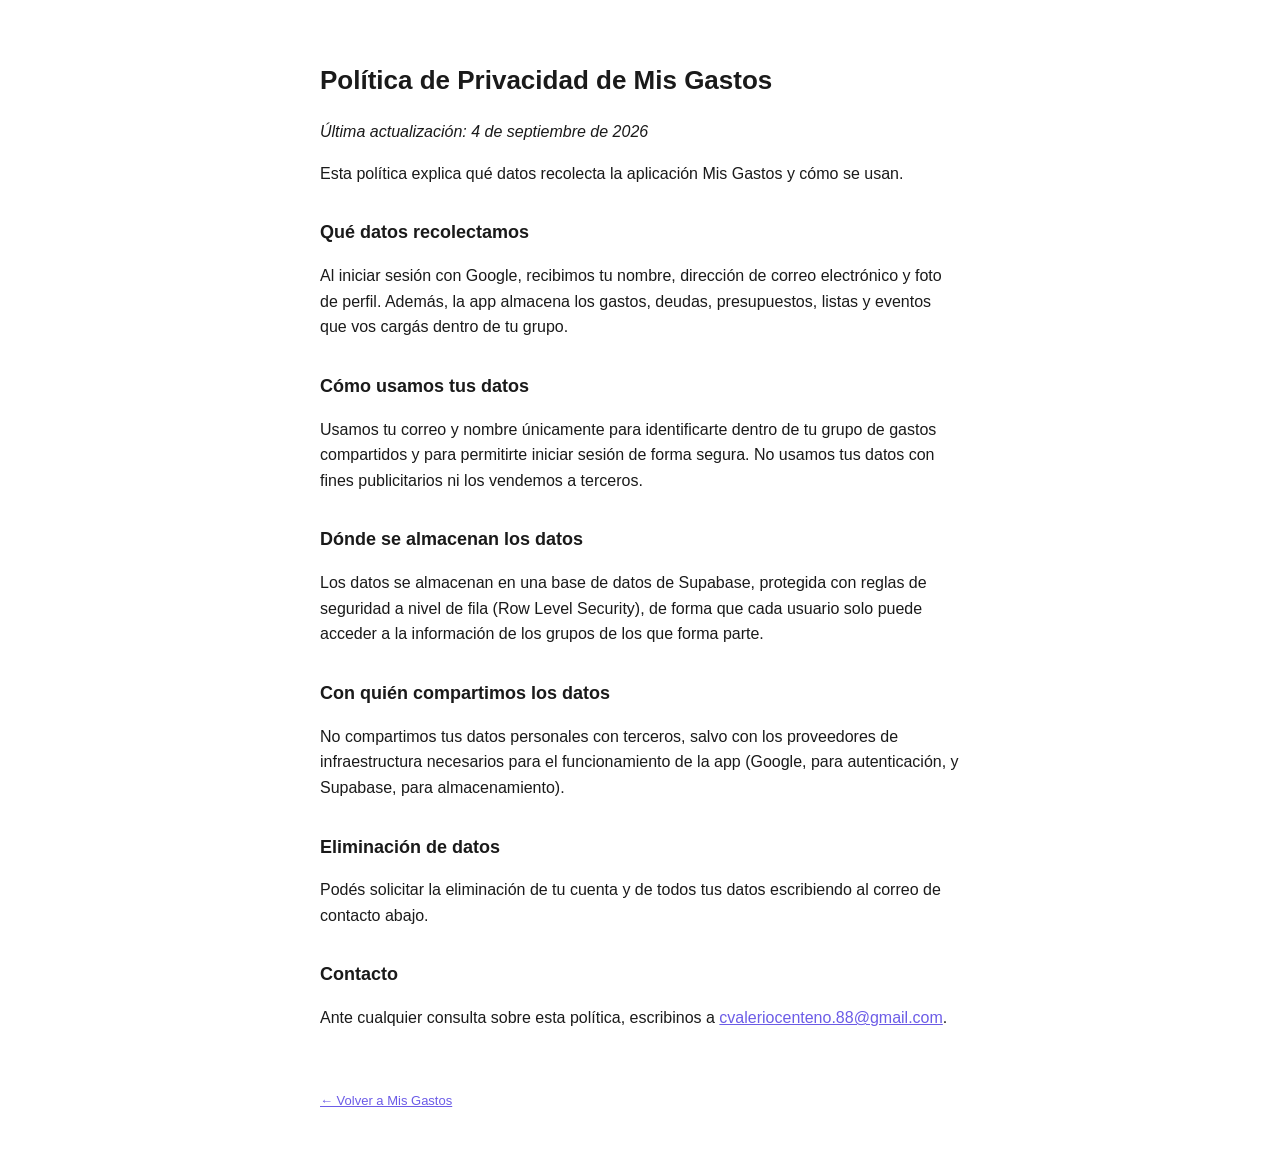
==== privacy.html @ 19ee7510 "Add privacy policy and homepage for Google OAuth verification Co-Authored-By: Claude Sonnet 5 <norep" ====
<!DOCTYPE html>
<html lang="es">
<head>
<meta charset="UTF-8">
<meta name="viewport" content="width=device-width, initial-scale=1.0">
<title>Política de Privacidad — Mis Gastos</title>
<style>
  body { font-family: -apple-system, BlinkMacSystemFont, 'Segoe UI', Roboto, sans-serif; max-width: 640px; margin: 60px auto; padding: 0 20px; color: #1a1a1a; line-height: 1.6; }
  h1 { font-size: 26px; }
  h2 { font-size: 18px; margin-top: 32px; }
  a { color: #6c5ce7; }
  footer { margin-top: 60px; font-size: 13px; color: #666; }
</style>
</head>
<body>
  <h1>Política de Privacidad de Mis Gastos</h1>
  <p><em>Última actualización: 4 de septiembre de 2026</em></p>

  <p>Esta política explica qué datos recolecta la aplicación Mis Gastos y cómo se usan.</p>

  <h2>Qué datos recolectamos</h2>
  <p>Al iniciar sesión con Google, recibimos tu nombre, dirección de correo electrónico y foto de perfil. Además, la app almacena los gastos, deudas, presupuestos, listas y eventos que vos cargás dentro de tu grupo.</p>

  <h2>Cómo usamos tus datos</h2>
  <p>Usamos tu correo y nombre únicamente para identificarte dentro de tu grupo de gastos compartidos y para permitirte iniciar sesión de forma segura. No usamos tus datos con fines publicitarios ni los vendemos a terceros.</p>

  <h2>Dónde se almacenan los datos</h2>
  <p>Los datos se almacenan en una base de datos de Supabase, protegida con reglas de seguridad a nivel de fila (Row Level Security), de forma que cada usuario solo puede acceder a la información de los grupos de los que forma parte.</p>

  <h2>Con quién compartimos los datos</h2>
  <p>No compartimos tus datos personales con terceros, salvo con los proveedores de infraestructura necesarios para el funcionamiento de la app (Google, para autenticación, y Supabase, para almacenamiento).</p>

  <h2>Eliminación de datos</h2>
  <p>Podés solicitar la eliminación de tu cuenta y de todos tus datos escribiendo al correo de contacto abajo.</p>

  <h2>Contacto</h2>
  <p>Ante cualquier consulta sobre esta política, escribinos a <a href="mailto:cvaleriocenteno.88@gmail.com">cvaleriocenteno.88@gmail.com</a>.</p>

  <footer>
    <a href="index.html">&larr; Volver a Mis Gastos</a>
  </footer>
</body>
</html>
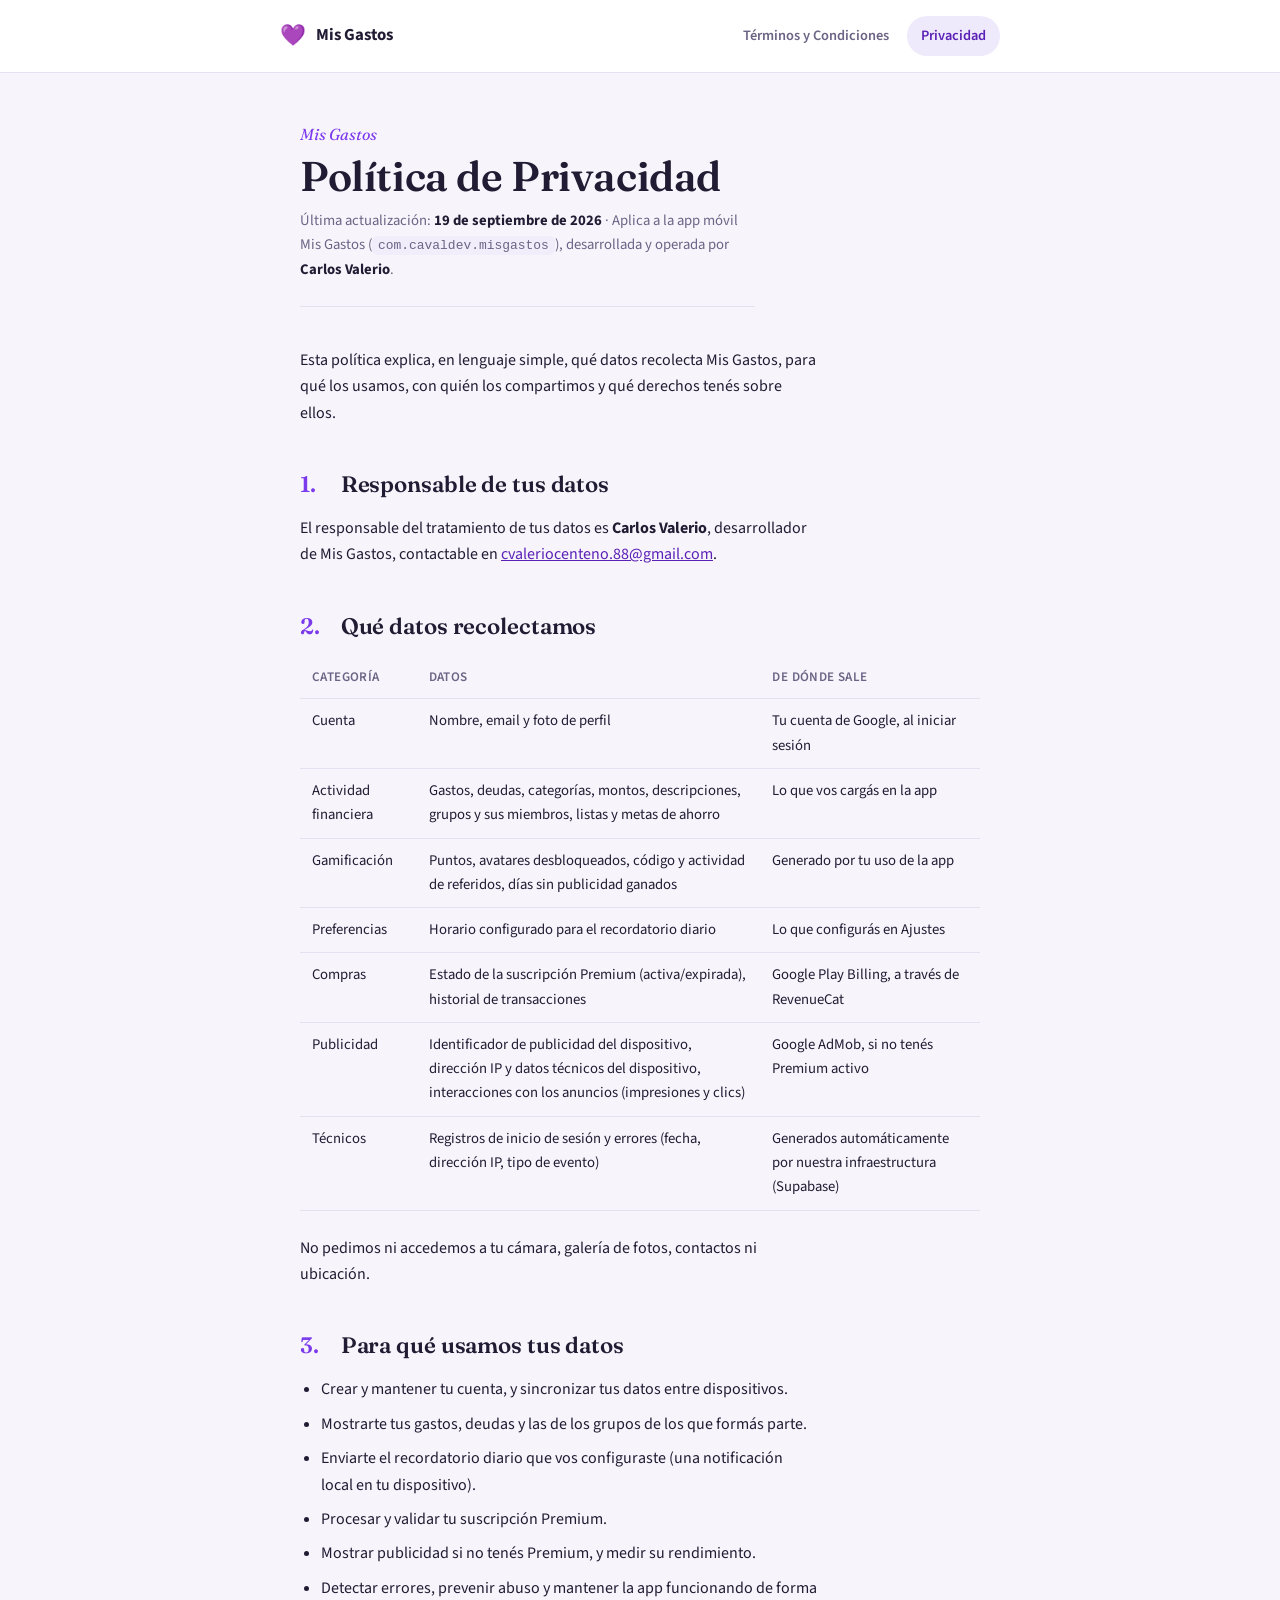
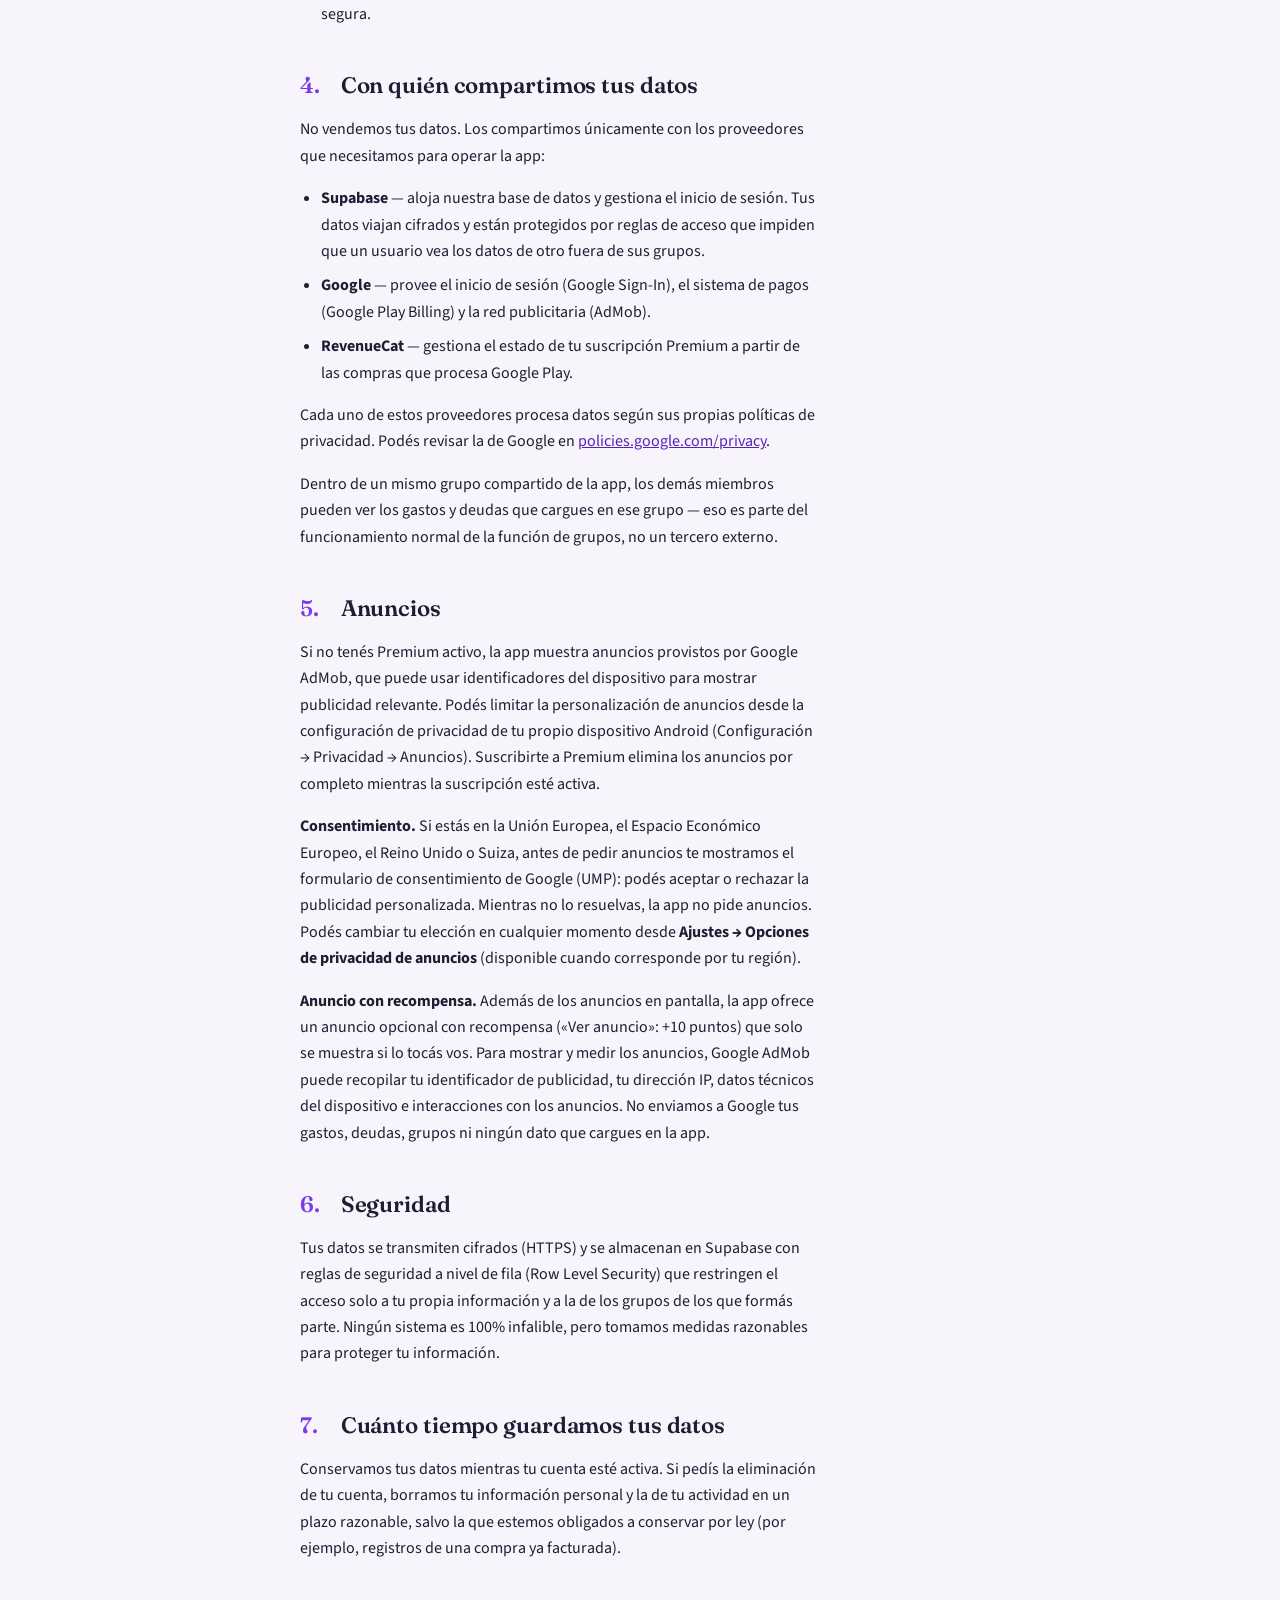
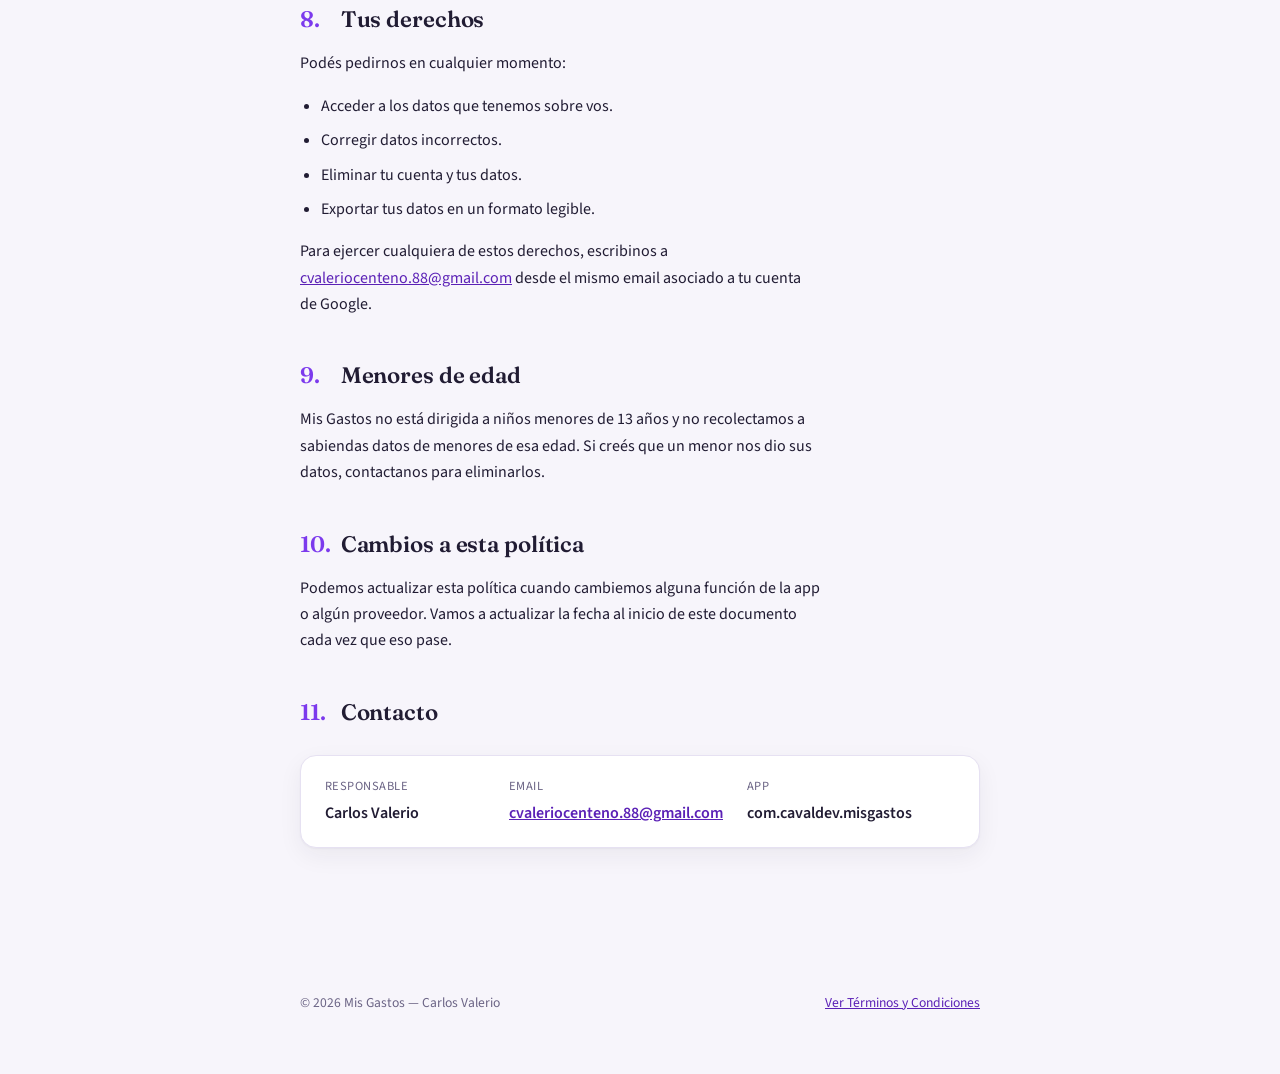
==== commit 0945087f: "docs(privacy): unificar con la política vigente (AdMob, consentimiento UMP y anuncio con recompensa)" ====
--- a/privacy.html
+++ b/privacy.html
@@ -1,43 +1,119 @@
-<!DOCTYPE html>
+<!doctype html>
 <html lang="es">
 <head>
-<meta charset="UTF-8">
-<meta name="viewport" content="width=device-width, initial-scale=1.0">
+<meta charset="utf-8">
+<meta name="viewport" content="width=device-width, initial-scale=1">
 <title>Política de Privacidad — Mis Gastos</title>
-<style>
-  body { font-family: -apple-system, BlinkMacSystemFont, 'Segoe UI', Roboto, sans-serif; max-width: 640px; margin: 60px auto; padding: 0 20px; color: #1a1a1a; line-height: 1.6; }
-  h1 { font-size: 26px; }
-  h2 { font-size: 18px; margin-top: 32px; }
-  a { color: #6c5ce7; }
-  footer { margin-top: 60px; font-size: 13px; color: #666; }
-</style>
+<meta name="description" content="Política de Privacidad de la app Mis Gastos: qué datos recolectamos, para qué los usamos y con quién los compartimos.">
+<link rel="icon" href="data:image/svg+xml,<svg xmlns=%22http://www.w3.org/2000/svg%22 viewBox=%220 0 100 100%22><text y=%22.9em%22 font-size=%2290%22>💜</text></svg>">
+<link rel="preconnect" href="https://fonts.googleapis.com">
+<link rel="preconnect" href="https://fonts.gstatic.com" crossorigin>
+<link href="https://fonts.googleapis.com/css2?family=Fraunces:ital,wght@0,500;0,600;1,500&family=Source+Sans+3:wght@400;600;700&display=swap" rel="stylesheet">
+<link rel="stylesheet" href="styles.css">
 </head>
 <body>
-  <h1>Política de Privacidad de Mis Gastos</h1>
-  <p><em>Última actualización: 4 de septiembre de 2026</em></p>
 
-  <p>Esta política explica qué datos recolecta la aplicación Mis Gastos y cómo se usan.</p>
+<div class="topbar">
+  <a class="brand" href="index.html"><span class="brand-mark">💜</span> Mis Gastos</a>
+  <nav class="topnav" aria-label="Documentos legales">
+    <a href="https://carlosv319.github.io/mis-gastos-legal/terminos.html">Términos y Condiciones</a>
+    <a href="privacy.html" aria-current="page">Privacidad</a>
+  </nav>
+</div>
 
-  <h2>Qué datos recolectamos</h2>
-  <p>Al iniciar sesión con Google, recibimos tu nombre, dirección de correo electrónico y foto de perfil. Además, la app almacena los gastos, deudas, presupuestos, listas y eventos que vos cargás dentro de tu grupo.</p>
+<main>
+  <p class="eyebrow">Mis Gastos</p>
+  <h1>Política de Privacidad</h1>
+  <p class="meta">Última actualización: <strong>19 de septiembre de 2026</strong> · Aplica a la app móvil Mis Gastos (<code>com.cavaldev.misgastos</code>), desarrollada y operada por <strong>Carlos Valerio</strong>.</p>
 
-  <h2>Cómo usamos tus datos</h2>
-  <p>Usamos tu correo y nombre únicamente para identificarte dentro de tu grupo de gastos compartidos y para permitirte iniciar sesión de forma segura. No usamos tus datos con fines publicitarios ni los vendemos a terceros.</p>
+  <p>Esta política explica, en lenguaje simple, qué datos recolecta Mis Gastos, para qué los usamos, con quién los compartimos y qué derechos tenés sobre ellos.</p>
 
-  <h2>Dónde se almacenan los datos</h2>
-  <p>Los datos se almacenan en una base de datos de Supabase, protegida con reglas de seguridad a nivel de fila (Row Level Security), de forma que cada usuario solo puede acceder a la información de los grupos de los que forma parte.</p>
+  <h2><span class="num">1.</span> Responsable de tus datos</h2>
+  <p>El responsable del tratamiento de tus datos es <strong>Carlos Valerio</strong>, desarrollador de Mis Gastos, contactable en <a href="mailto:cvaleriocenteno.88@gmail.com">cvaleriocenteno.88@gmail.com</a>.</p>
 
-  <h2>Con quién compartimos los datos</h2>
-  <p>No compartimos tus datos personales con terceros, salvo con los proveedores de infraestructura necesarios para el funcionamiento de la app (Google, para autenticación, y Supabase, para almacenamiento).</p>
+  <h2><span class="num">2.</span> Qué datos recolectamos</h2>
+  <table>
+    <thead><tr><th>Categoría</th><th>Datos</th><th>De dónde sale</th></tr></thead>
+    <tbody>
+      <tr><td>Cuenta</td><td>Nombre, email y foto de perfil</td><td>Tu cuenta de Google, al iniciar sesión</td></tr>
+      <tr><td>Actividad financiera</td><td>Gastos, deudas, categorías, montos, descripciones, grupos y sus miembros, listas y metas de ahorro</td><td>Lo que vos cargás en la app</td></tr>
+      <tr><td>Gamificación</td><td>Puntos, avatares desbloqueados, código y actividad de referidos, días sin publicidad ganados</td><td>Generado por tu uso de la app</td></tr>
+      <tr><td>Preferencias</td><td>Horario configurado para el recordatorio diario</td><td>Lo que configurás en Ajustes</td></tr>
+      <tr><td>Compras</td><td>Estado de la suscripción Premium (activa/expirada), historial de transacciones</td><td>Google Play Billing, a través de RevenueCat</td></tr>
+      <tr><td>Publicidad</td><td>Identificador de publicidad del dispositivo, dirección IP y datos técnicos del dispositivo, interacciones con los anuncios (impresiones y clics)</td><td>Google AdMob, si no tenés Premium activo</td></tr>
+      <tr><td>Técnicos</td><td>Registros de inicio de sesión y errores (fecha, dirección IP, tipo de evento)</td><td>Generados automáticamente por nuestra infraestructura (Supabase)</td></tr>
+    </tbody>
+  </table>
+  <p>No pedimos ni accedemos a tu cámara, galería de fotos, contactos ni ubicación.</p>
 
-  <h2>Eliminación de datos</h2>
-  <p>Podés solicitar la eliminación de tu cuenta y de todos tus datos escribiendo al correo de contacto abajo.</p>
+  <h2><span class="num">3.</span> Para qué usamos tus datos</h2>
+  <ul>
+    <li>Crear y mantener tu cuenta, y sincronizar tus datos entre dispositivos.</li>
+    <li>Mostrarte tus gastos, deudas y las de los grupos de los que formás parte.</li>
+    <li>Enviarte el recordatorio diario que vos configuraste (una notificación local en tu dispositivo).</li>
+    <li>Procesar y validar tu suscripción Premium.</li>
+    <li>Mostrar publicidad si no tenés Premium, y medir su rendimiento.</li>
+    <li>Detectar errores, prevenir abuso y mantener la app funcionando de forma segura.</li>
+  </ul>
 
-  <h2>Contacto</h2>
-  <p>Ante cualquier consulta sobre esta política, escribinos a <a href="mailto:cvaleriocenteno.88@gmail.com">cvaleriocenteno.88@gmail.com</a>.</p>
+  <h2><span class="num">4.</span> Con quién compartimos tus datos</h2>
+  <p>No vendemos tus datos. Los compartimos únicamente con los proveedores que necesitamos para operar la app:</p>
+  <ul>
+    <li><strong>Supabase</strong> — aloja nuestra base de datos y gestiona el inicio de sesión. Tus datos viajan cifrados y están protegidos por reglas de acceso que impiden que un usuario vea los datos de otro fuera de sus grupos.</li>
+    <li><strong>Google</strong> — provee el inicio de sesión (Google Sign-In), el sistema de pagos (Google Play Billing) y la red publicitaria (AdMob).</li>
+    <li><strong>RevenueCat</strong> — gestiona el estado de tu suscripción Premium a partir de las compras que procesa Google Play.</li>
+  </ul>
+  <p>Cada uno de estos proveedores procesa datos según sus propias políticas de privacidad. Podés revisar la de Google en <a href="https://policies.google.com/privacy" target="_blank" rel="noopener">policies.google.com/privacy</a>.</p>
+  <p>Dentro de un mismo grupo compartido de la app, los demás miembros pueden ver los gastos y deudas que cargues en ese grupo — eso es parte del funcionamiento normal de la función de grupos, no un tercero externo.</p>
 
-  <footer>
-    <a href="index.html">&larr; Volver a Mis Gastos</a>
-  </footer>
+  <h2><span class="num">5.</span> Anuncios</h2>
+  <p>Si no tenés Premium activo, la app muestra anuncios provistos por Google AdMob, que puede usar identificadores del dispositivo para mostrar publicidad relevante. Podés limitar la personalización de anuncios desde la configuración de privacidad de tu propio dispositivo Android (Configuración → Privacidad → Anuncios). Suscribirte a Premium elimina los anuncios por completo mientras la suscripción esté activa.</p>
+  <p><strong>Consentimiento.</strong> Si estás en la Unión Europea, el Espacio Económico Europeo, el Reino Unido o Suiza, antes de pedir anuncios te mostramos el formulario de consentimiento de Google (UMP): podés aceptar o rechazar la publicidad personalizada. Mientras no lo resuelvas, la app no pide anuncios. Podés cambiar tu elección en cualquier momento desde <strong>Ajustes → Opciones de privacidad de anuncios</strong> (disponible cuando corresponde por tu región).</p>
+  <p><strong>Anuncio con recompensa.</strong> Además de los anuncios en pantalla, la app ofrece un anuncio opcional con recompensa («Ver anuncio»: +10 puntos) que solo se muestra si lo tocás vos. Para mostrar y medir los anuncios, Google AdMob puede recopilar tu identificador de publicidad, tu dirección IP, datos técnicos del dispositivo e interacciones con los anuncios. No enviamos a Google tus gastos, deudas, grupos ni ningún dato que cargues en la app.</p>
+
+  <h2><span class="num">6.</span> Seguridad</h2>
+  <p>Tus datos se transmiten cifrados (HTTPS) y se almacenan en Supabase con reglas de seguridad a nivel de fila (Row Level Security) que restringen el acceso solo a tu propia información y a la de los grupos de los que formás parte. Ningún sistema es 100% infalible, pero tomamos medidas razonables para proteger tu información.</p>
+
+  <h2><span class="num">7.</span> Cuánto tiempo guardamos tus datos</h2>
+  <p>Conservamos tus datos mientras tu cuenta esté activa. Si pedís la eliminación de tu cuenta, borramos tu información personal y la de tu actividad en un plazo razonable, salvo la que estemos obligados a conservar por ley (por ejemplo, registros de una compra ya facturada).</p>
+
+  <h2><span class="num">8.</span> Tus derechos</h2>
+  <p>Podés pedirnos en cualquier momento:</p>
+  <ul>
+    <li>Acceder a los datos que tenemos sobre vos.</li>
+    <li>Corregir datos incorrectos.</li>
+    <li>Eliminar tu cuenta y tus datos.</li>
+    <li>Exportar tus datos en un formato legible.</li>
+  </ul>
+  <p>Para ejercer cualquiera de estos derechos, escribinos a <a href="mailto:cvaleriocenteno.88@gmail.com">cvaleriocenteno.88@gmail.com</a> desde el mismo email asociado a tu cuenta de Google.</p>
+
+  <h2><span class="num">9.</span> Menores de edad</h2>
+  <p>Mis Gastos no está dirigida a niños menores de 13 años y no recolectamos a sabiendas datos de menores de esa edad. Si creés que un menor nos dio sus datos, contactanos para eliminarlos.</p>
+
+  <h2><span class="num">10.</span> Cambios a esta política</h2>
+  <p>Podemos actualizar esta política cuando cambiemos alguna función de la app o algún proveedor. Vamos a actualizar la fecha al inicio de este documento cada vez que eso pase.</p>
+
+  <h2><span class="num">11.</span> Contacto</h2>
+  <div class="contact-card">
+    <div>
+      <div class="label">Responsable</div>
+      <div class="value">Carlos Valerio</div>
+    </div>
+    <div>
+      <div class="label">Email</div>
+      <div class="value"><a href="mailto:cvaleriocenteno.88@gmail.com">cvaleriocenteno.88@gmail.com</a></div>
+    </div>
+    <div>
+      <div class="label">App</div>
+      <div class="value">com.cavaldev.misgastos</div>
+    </div>
+  </div>
+</main>
+
+<footer>
+  <span>© 2026 Mis Gastos — Carlos Valerio</span>
+  <span><a href="https://carlosv319.github.io/mis-gastos-legal/terminos.html">Ver Términos y Condiciones</a></span>
+</footer>
+
 </body>
 </html>
--- a/styles.css
+++ b/styles.css
@@ -0,0 +1,307 @@
+:root {
+  --bg: #f7f5fb;
+  --surface: #ffffff;
+  --border: #e6e1f2;
+  --text: #211c33;
+  --text-muted: #6b6485;
+  --accent: #7c3aed;
+  --accent-strong: #5b21b6;
+  --accent-soft: #efe9fc;
+  --code-bg: #f1edfa;
+  --shadow: 0 1px 2px rgba(33, 28, 51, 0.04), 0 8px 24px rgba(33, 28, 51, 0.06);
+}
+
+@media (prefers-color-scheme: dark) {
+  :root {
+    --bg: #0f0d1a;
+    --surface: #16132a;
+    --border: #2a2447;
+    --text: #f5f3ff;
+    --text-muted: #9d94c0;
+    --accent: #a78bfa;
+    --accent-strong: #c4b5fd;
+    --accent-soft: rgba(167, 139, 250, 0.14);
+    --code-bg: #1d1934;
+    --shadow: 0 1px 2px rgba(0, 0, 0, 0.2), 0 8px 28px rgba(0, 0, 0, 0.35);
+  }
+}
+
+* {
+  box-sizing: border-box;
+}
+
+html {
+  color-scheme: light dark;
+}
+
+body {
+  margin: 0;
+  background: var(--bg);
+  color: var(--text);
+  font-family: "Source Sans 3", -apple-system, BlinkMacSystemFont, "Segoe UI", sans-serif;
+  font-size: 16px;
+  line-height: 1.65;
+  -webkit-font-smoothing: antialiased;
+}
+
+.topbar {
+  display: flex;
+  align-items: center;
+  justify-content: space-between;
+  gap: 12px;
+  padding: 16px max(20px, calc((100% - 720px) / 2));
+  border-bottom: 1px solid var(--border);
+  background: var(--surface);
+}
+
+.brand {
+  display: flex;
+  align-items: center;
+  gap: 10px;
+  font-weight: 700;
+  font-size: 1.05rem;
+  text-decoration: none;
+  color: var(--text);
+}
+
+.brand-mark {
+  font-size: 1.3rem;
+}
+
+.topnav {
+  display: flex;
+  gap: 4px;
+}
+
+.topnav a {
+  padding: 8px 14px;
+  border-radius: 999px;
+  font-size: 0.9rem;
+  font-weight: 600;
+  text-decoration: none;
+  color: var(--text-muted);
+}
+
+.topnav a[aria-current="page"],
+.topnav a:hover {
+  background: var(--accent-soft);
+  color: var(--accent-strong);
+}
+
+main {
+  max-width: 720px;
+  margin: 0 auto;
+  padding: 48px 20px 96px;
+}
+
+.eyebrow {
+  display: inline-block;
+  font-family: "Fraunces", Georgia, serif;
+  font-style: italic;
+  color: var(--accent);
+  font-size: 1rem;
+  margin: 0 0 6px;
+}
+
+h1 {
+  font-family: "Fraunces", Georgia, serif;
+  font-weight: 600;
+  font-size: clamp(2rem, 5vw, 2.6rem);
+  line-height: 1.15;
+  letter-spacing: -0.01em;
+  margin: 0 0 8px;
+  text-wrap: balance;
+}
+
+.meta {
+  color: var(--text-muted);
+  font-size: 0.92rem;
+  margin: 0 0 40px;
+  padding-bottom: 24px;
+  border-bottom: 1px solid var(--border);
+}
+
+.meta strong {
+  color: var(--text);
+}
+
+h2 {
+  font-family: "Fraunces", Georgia, serif;
+  font-weight: 600;
+  font-size: 1.4rem;
+  margin: 40px 0 12px;
+  letter-spacing: -0.005em;
+}
+
+h2 .num {
+  display: inline-block;
+  min-width: 1.6em;
+  color: var(--accent);
+  font-variant-numeric: tabular-nums;
+}
+
+p {
+  margin: 0 0 16px;
+  max-width: 65ch;
+}
+
+ul, ol {
+  margin: 0 0 16px;
+  padding-left: 1.3em;
+}
+
+li {
+  margin-bottom: 8px;
+  max-width: 62ch;
+}
+
+a {
+  color: var(--accent-strong);
+}
+
+strong {
+  color: var(--text);
+}
+
+.callout {
+  background: var(--accent-soft);
+  border: 1px solid var(--border);
+  border-radius: 14px;
+  padding: 16px 20px;
+  margin: 24px 0;
+  font-size: 0.95rem;
+}
+
+.callout p:last-child {
+  margin-bottom: 0;
+}
+
+code {
+  background: var(--code-bg);
+  padding: 2px 6px;
+  border-radius: 6px;
+  font-size: 0.88em;
+}
+
+table {
+  width: 100%;
+  border-collapse: collapse;
+  margin: 8px 0 24px;
+  font-size: 0.92rem;
+}
+
+th, td {
+  text-align: left;
+  padding: 10px 12px;
+  border-bottom: 1px solid var(--border);
+  vertical-align: top;
+}
+
+th {
+  color: var(--text-muted);
+  font-weight: 600;
+  font-size: 0.82rem;
+  text-transform: uppercase;
+  letter-spacing: 0.03em;
+}
+
+.contact-card {
+  display: flex;
+  flex-wrap: wrap;
+  gap: 24px;
+  background: var(--surface);
+  border: 1px solid var(--border);
+  border-radius: 16px;
+  padding: 20px 24px;
+  margin: 24px 0;
+  box-shadow: var(--shadow);
+}
+
+.contact-card div {
+  min-width: 160px;
+}
+
+.contact-card .label {
+  font-size: 0.78rem;
+  text-transform: uppercase;
+  letter-spacing: 0.04em;
+  color: var(--text-muted);
+  margin-bottom: 4px;
+}
+
+.contact-card .value {
+  font-weight: 600;
+}
+
+footer {
+  max-width: 720px;
+  margin: 0 auto;
+  padding: 24px 20px 60px;
+  color: var(--text-muted);
+  font-size: 0.85rem;
+  display: flex;
+  justify-content: space-between;
+  gap: 12px;
+  flex-wrap: wrap;
+}
+
+.hero {
+  text-align: center;
+  padding: 64px 20px 8px;
+}
+
+.hero .brand-mark {
+  font-size: 2.6rem;
+  display: block;
+  margin-bottom: 12px;
+}
+
+.card-links {
+  display: grid;
+  grid-template-columns: repeat(auto-fit, minmax(240px, 1fr));
+  gap: 16px;
+  margin-top: 32px;
+}
+
+.doc-card {
+  display: block;
+  background: var(--surface);
+  border: 1px solid var(--border);
+  border-radius: 16px;
+  padding: 22px 22px 20px;
+  text-decoration: none;
+  color: var(--text);
+  box-shadow: var(--shadow);
+  transition: transform 0.15s ease, border-color 0.15s ease;
+}
+
+.doc-card:hover {
+  border-color: var(--accent);
+  transform: translateY(-2px);
+}
+
+.doc-card .doc-icon {
+  font-size: 1.6rem;
+  margin-bottom: 10px;
+  display: block;
+}
+
+.doc-card h3 {
+  font-family: "Fraunces", Georgia, serif;
+  margin: 0 0 6px;
+  font-size: 1.15rem;
+}
+
+.doc-card p {
+  margin: 0;
+  color: var(--text-muted);
+  font-size: 0.92rem;
+}
+
+.doc-card .go {
+  display: inline-block;
+  margin-top: 12px;
+  font-size: 0.85rem;
+  font-weight: 700;
+  color: var(--accent-strong);
+}
